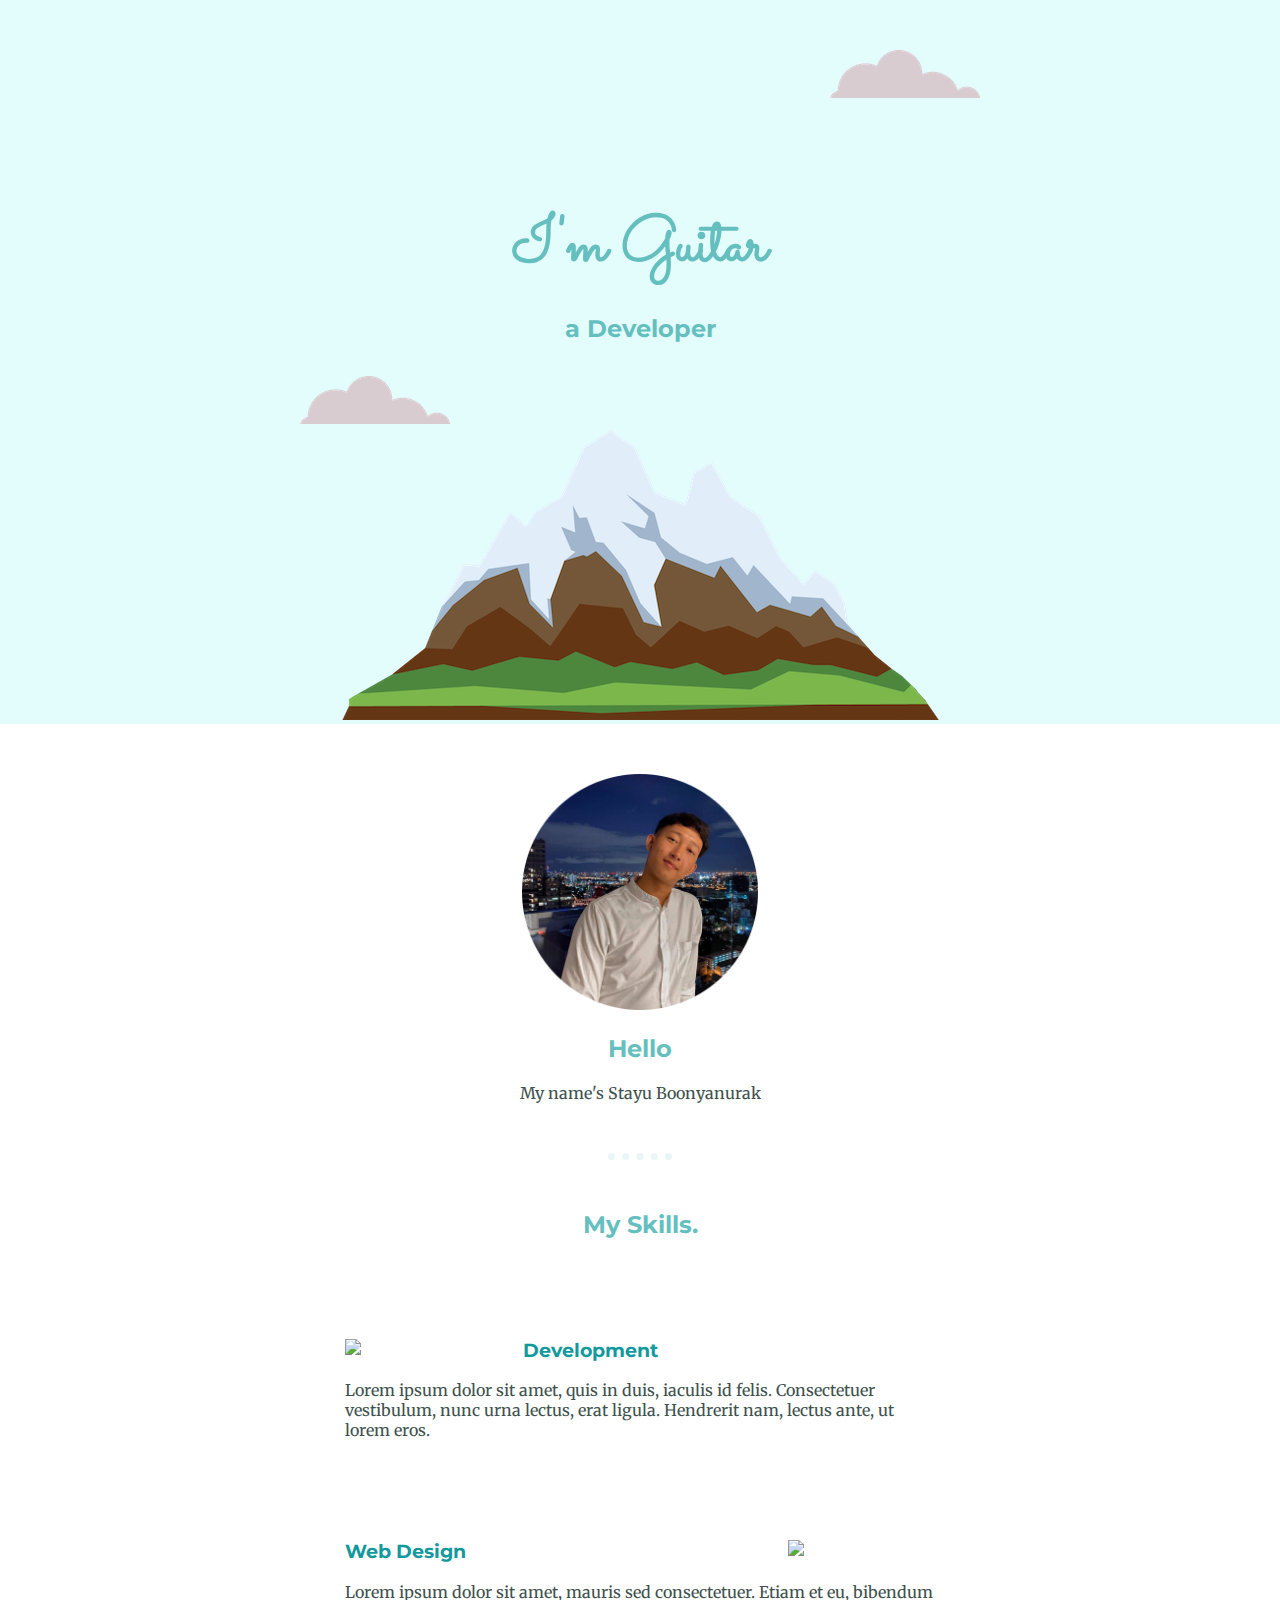
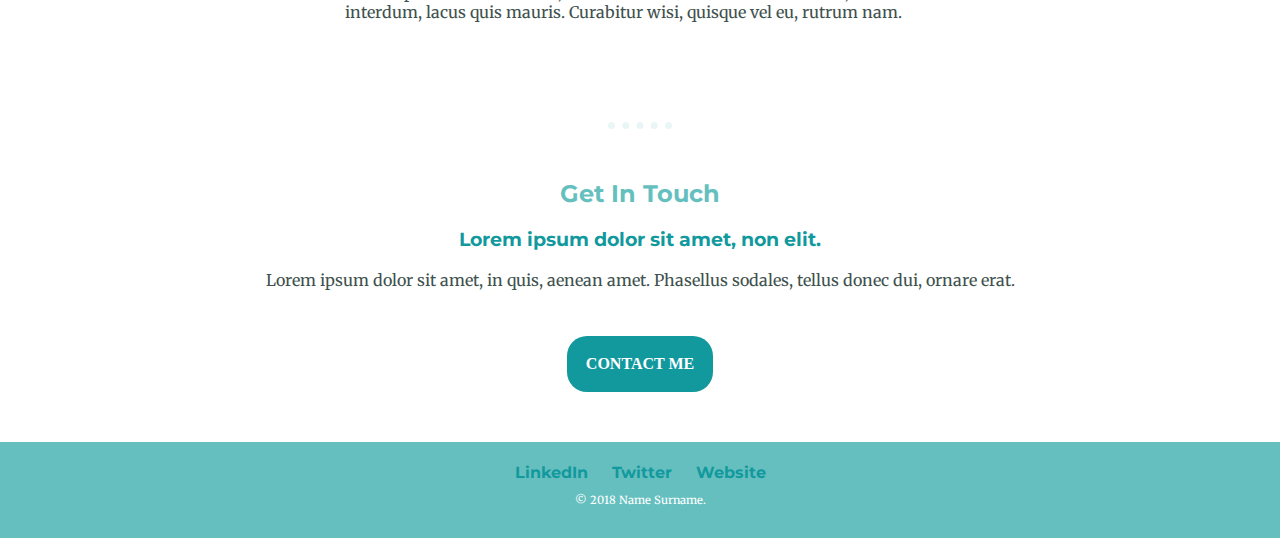
==== index.html @ 2b619b03 "first cv commit" ====
<!DOCTYPE html>
<html>
  <head>
    <meta charset="utf-8">
    <title>Stayu Boonyanurak</title>
    <link rel="stylesheet" href="css/styles.css">
    <link rel="icon" href="favicon.ico">
    <link rel="preconnect" href="https://fonts.gstatic.com">
    <link href="https://fonts.googleapis.com/css2?family=Merriweather:ital,wght@0,300;0,400;0,700;0,900;1,300;1,400;1,700;1,900&family=Montserrat:ital,wght@0,100;0,200;0,300;0,400;0,500;0,600;1,100;1,200;1,300;1,400;1,500;1,600&family=Sacramento&display=swap" rel="stylesheet">
  </head>
  <body>
    <div class="top-container">
      <img class = "top-cloud"src="images/cloud.png" alt="cloud-img">
      <h1>I'm Guitar</h1>
      <h2>a Developer</h2>
      <img class = "bottom-cloud" src="images/cloud.png" alt="cloud-img">
      <img class = "mountain"src="images/mountain.png" alt="mountain-img">
    </div>

    <div class="middle-container">
      <div class="profile">
        <img class = "pic-img" src="images/myPic.png" alt="mypic-img">
        <h2>Hello</h2>
        <p>My name's Stayu Boonyanurak</p>
      </div>
      <hr>
      <div class="skills">
        <h2>My Skills.</h2>
        <div class="skill-row">
          <img class="skill-img" src="https://www.flaticon.com/svg/vstatic/svg/1005/1005141.svg?token=exp=1613769540~hmac=3a8312366b847d852e9b734bc78d1ffd">
          <h3>Development</h3>
          <p>Lorem ipsum dolor sit amet, quis in duis, iaculis id felis. Consectetuer vestibulum, nunc urna lectus, erat ligula. Hendrerit nam, lectus ante, ut lorem eros.</p>
        </div>
        <div class="skill-row">
          <img class="skill-img2" src="https://www.flaticon.com/svg/vstatic/svg/1055/1055666.svg?token=exp=1613774685~hmac=ebbf7c04bf3663bd9f24bb1589aa24f6">
          <h3>Web Design</h3>
          <p>Lorem ipsum dolor sit amet, mauris sed consectetuer. Etiam et eu, bibendum interdum, lacus quis mauris. Curabitur wisi, quisque vel eu, rutrum nam.</p>
        </div>
      </div>
      <hr>
      <div class="contact-me">
        <h2>Get In Touch</h2>
        <h3>Lorem ipsum dolor sit amet, non elit.</h3>
        <p>Lorem ipsum dolor sit amet, in quis, aenean amet. Phasellus sodales, tellus donec dui, ornare erat.</p>
        <a class="contact-btn" href="mailto:tar.stayu@hotmail.com">CONTACT ME</a>
      </div>
    </div>


    <div class="bottom-container">
      <a class="footer-link" href="https://www.linkedin.com/">LinkedIn</a>
      <a class="footer-link" href="https://twitter.com/">Twitter</a>
      <a class="footer-link" href="coming.html">Website</a>
      <p class="end">© 2018 Name Surname.</p>
    </div>

  </body>
</html>
---- css/styles.css ----
body {
  margin: 0;
  text-align: center;
  font-family: 'Merriweather', serif;
}

p {
  color: #40514E;
}

h1 {
  color: #66BFBF;
  font-size: 4rem;
  margin: 0;
  font-family: 'Sacramento', cursive;
}

h2 {
  color: #66BFBF;
  font-family: 'Montserrat', serif;
}

h3 {
  color: #11999E;
  font-family: 'Montserrat', serif;
}

a {
  color: #11999E;
  font-family: 'Montserrat', serif;
  font-size: 1rem;
  font-weight: bold;
  text-decoration: none;
}

.end {
  color: white;
  font-size: 0.7rem;
}

.skill-row {
  width: 50%;
  text-align: center;
  margin: 100px auto 100px auto;
  text-align: left;
}
.skills {
  margin: 50px;
}

.contact-me {
  margin: 50px;
}

hr {
  border-top: 0;
  border-left: 0;
  border-right: 0;
  border-bottom: 7px dotted;
  width: 5%;
  color: #EAF6F6;
}

.profile {
  margin: 50px;
}
.pic-img {
  width: 20%;
}

.skill-img{
  width: 25%;
  float: left;
  margin-right: 30px;
}

.skill-img2{
  width: 25%;
  float: right;
  margin-left: 30px;
}

.top-container {
  background-color: #e3fdfd;
  position: relative;
  padding: 200px 100px 0 100px;
}

.come-container {
  background-color: #e3fdfd;
  position: relative;
  padding: 300px;
}

.bottom-container {
  padding:20px;
  margin: 0;
  background-color: #66BFBF;
}

.bottom-cloud {
  position: absolute;
  left: 300px;
  bottom: 300px;
}

.footer-link{
  margin-right: 10px;
  margin-left: 10px;
}
.top-cloud {
  position: absolute;
  right: 300px;
  top: 50px;
}

.contact-btn {
  margin-top: 30px;
   -webkit-border-radius: 20px;
   -moz-border-radius: 20px;
   border-radius: 20px;
   color: #FFFFFF;
   font-family: Trebuchet MS;
   font-size: 16px;
   font-weight: 900;
   padding: 19px;
   background-color: #11999E;
   text-decoration: none;
   display: inline-block;
   cursor: pointer;
   text-align: center;
}

.contact-btn:hover {
   border: solid #337FED 1px;
   background: #11999E;
   background-image: -webkit-linear-gradient(top, #1E62D0, #3D94F6);
   background-image: -moz-linear-gradient(top, #1E62D0, #3D94F6);
   background-image: -ms-linear-gradient(top, #1E62D0, #3D94F6);
   background-image: -o-linear-gradient(top, #1E62D0, #3D94F6);
   background-image: -webkit-gradient(to bottom, #1E62D0, #3D94F6);
   -webkit-border-radius: 20px;
   -moz-border-radius: 20px;
   border-radius: 20px;
   text-decoration: none;
}
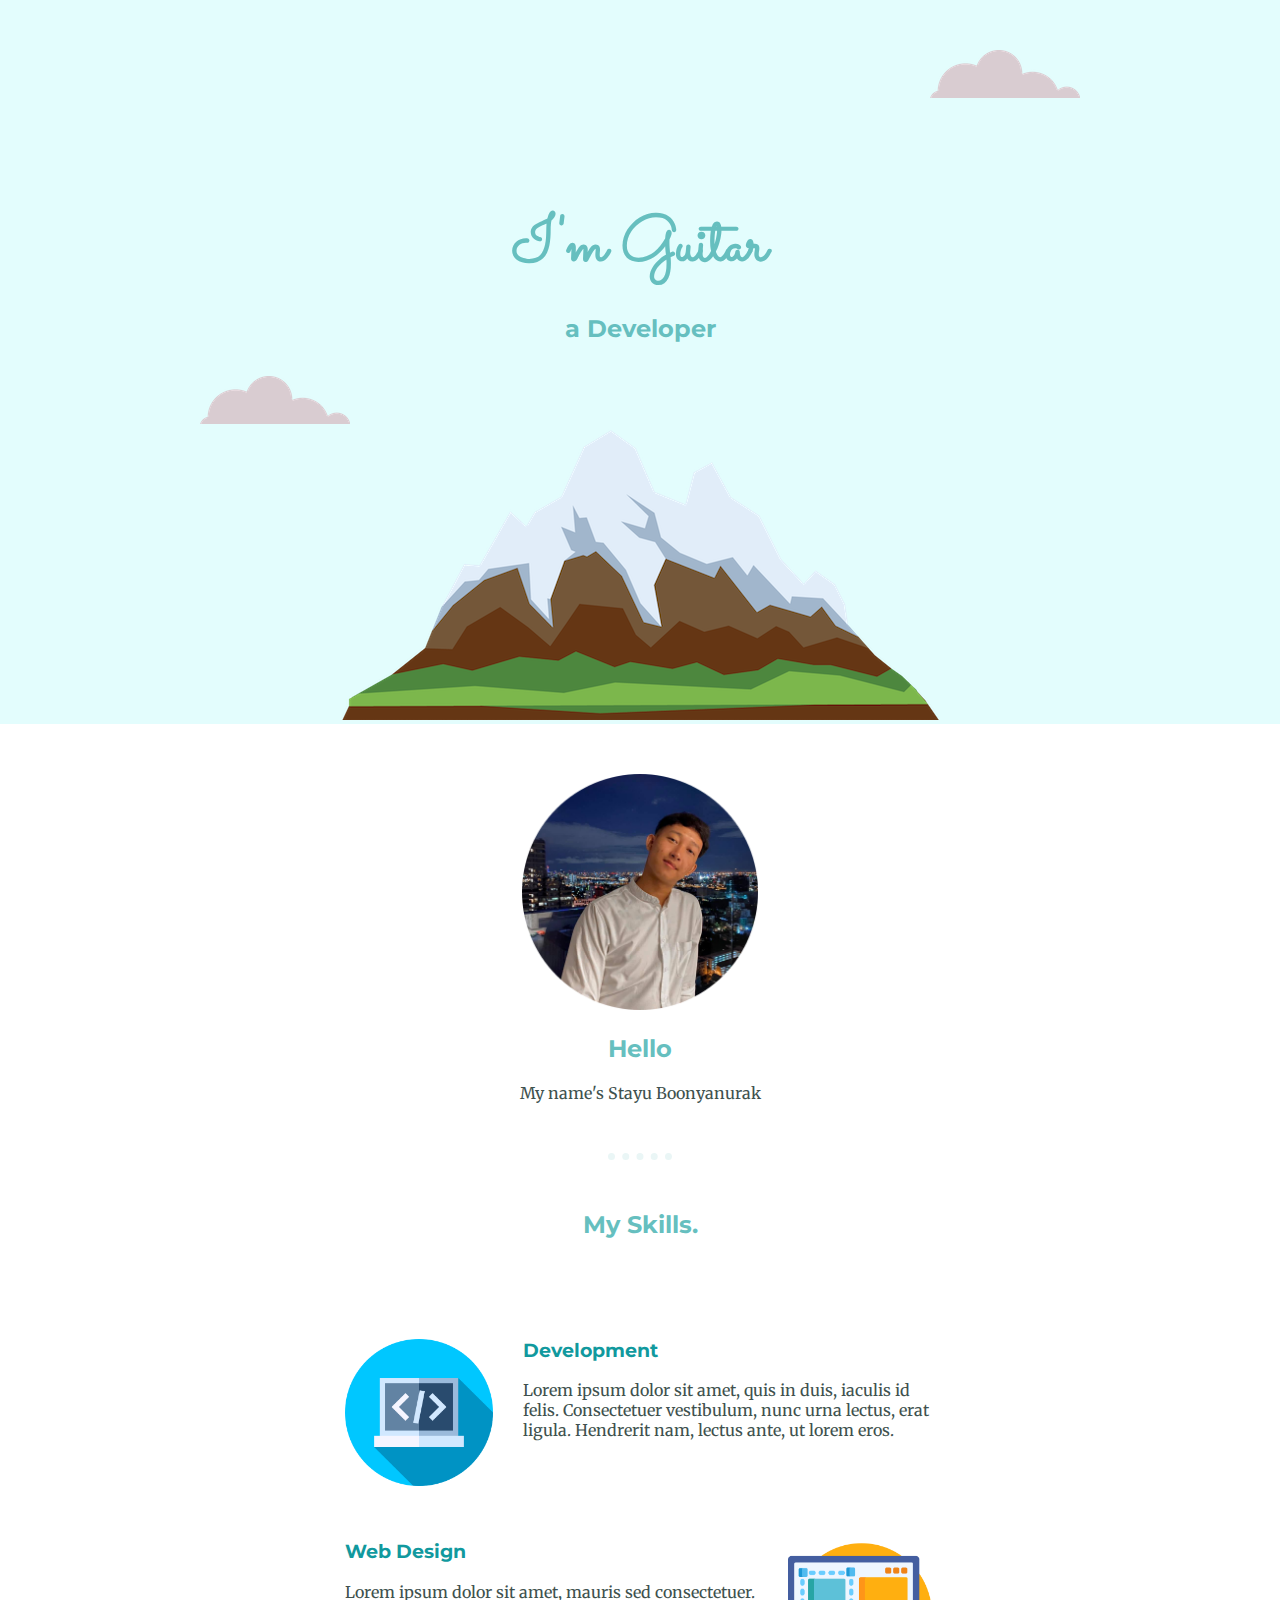
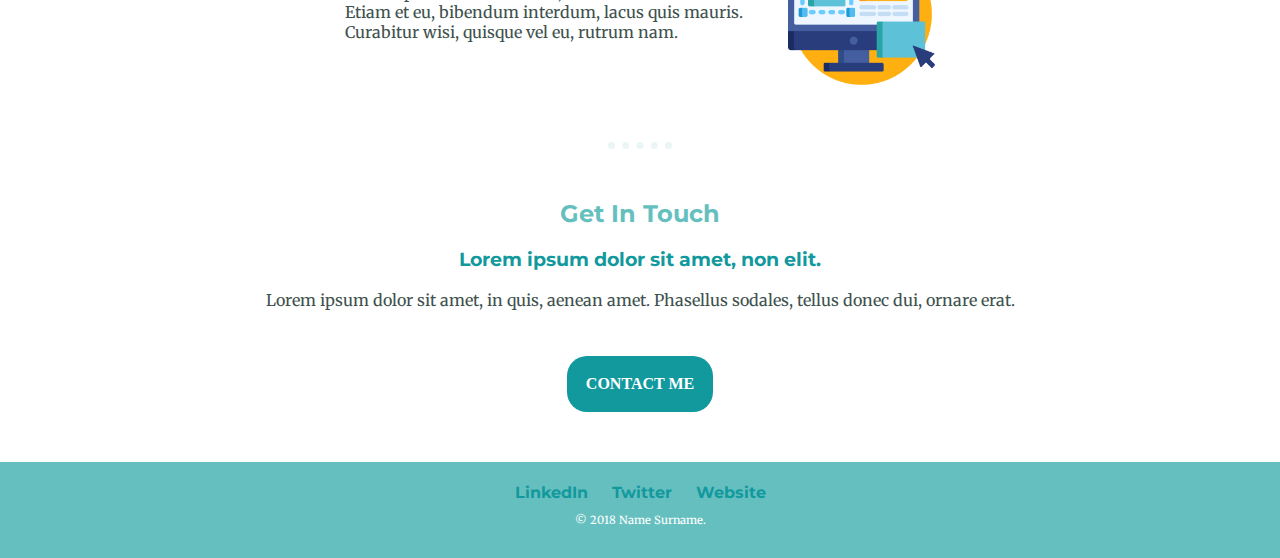
==== commit 5f19a111: "second cv fix pic" ====
--- a/index.html
+++ b/index.html
@@ -27,12 +27,12 @@
       <div class="skills">
         <h2>My Skills.</h2>
         <div class="skill-row">
-          <img class="skill-img" src="https://www.flaticon.com/svg/vstatic/svg/1005/1005141.svg?token=exp=1613769540~hmac=3a8312366b847d852e9b734bc78d1ffd">
+          <img class="skill-img" src="images/develop.png">
           <h3>Development</h3>
           <p>Lorem ipsum dolor sit amet, quis in duis, iaculis id felis. Consectetuer vestibulum, nunc urna lectus, erat ligula. Hendrerit nam, lectus ante, ut lorem eros.</p>
         </div>
         <div class="skill-row">
-          <img class="skill-img2" src="https://www.flaticon.com/svg/vstatic/svg/1055/1055666.svg?token=exp=1613774685~hmac=ebbf7c04bf3663bd9f24bb1589aa24f6">
+          <img class="skill-img2" src="images/design.png">
           <h3>Web Design</h3>
           <p>Lorem ipsum dolor sit amet, mauris sed consectetuer. Etiam et eu, bibendum interdum, lacus quis mauris. Curabitur wisi, quisque vel eu, rutrum nam.</p>
         </div>
--- a/css/styles.css
+++ b/css/styles.css
@@ -100,7 +100,7 @@
 
 .bottom-cloud {
   position: absolute;
-  left: 300px;
+  left: 200px;
   bottom: 300px;
 }
 
@@ -110,7 +110,7 @@
 }
 .top-cloud {
   position: absolute;
-  right: 300px;
+  right: 200px;
   top: 50px;
 }
 
